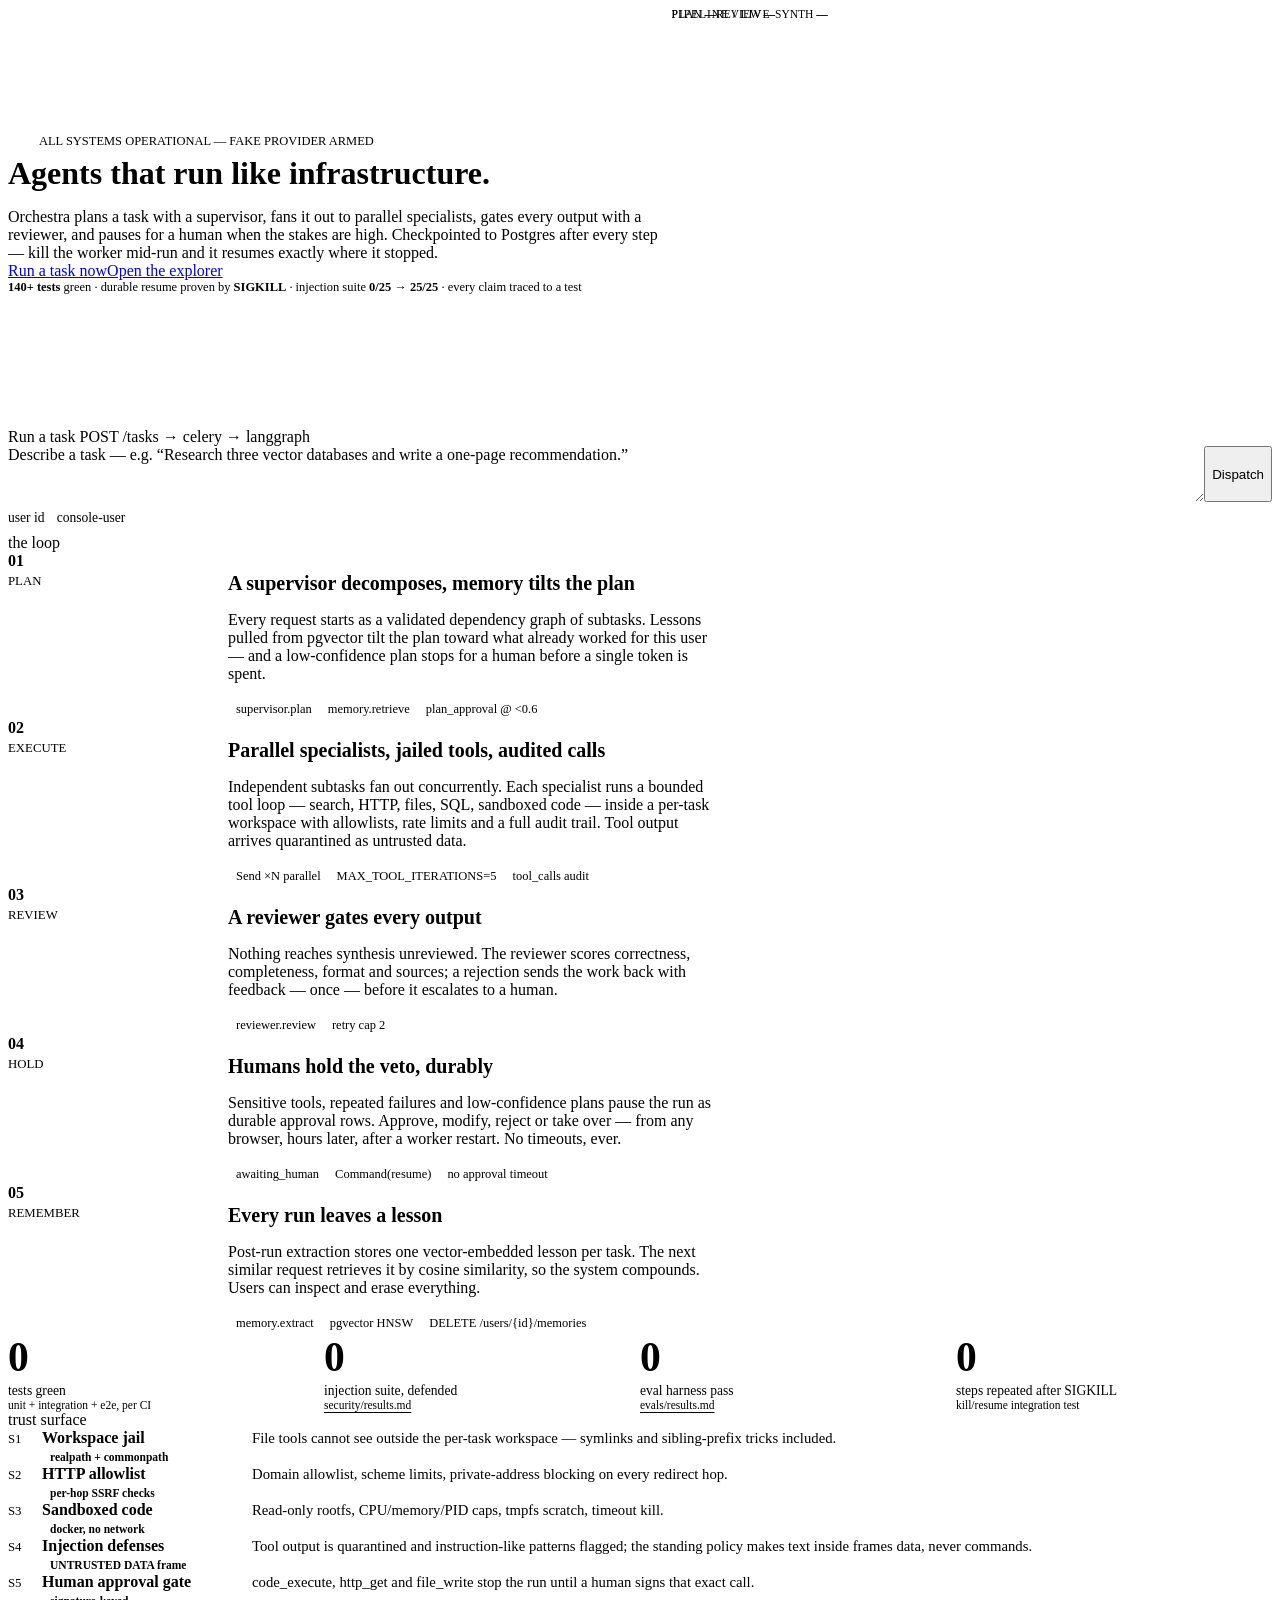
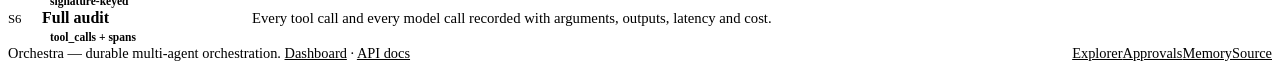
==== orchestra/web/index.html @ 0b31ba78 "Update web UI and add product documentation" ====
<!DOCTYPE html>
<html lang="en">
<head>
<meta charset="UTF-8">
<meta name="viewport" content="width=device-width, initial-scale=1.0">
<title>Orchestra — the multi-agent operations console</title>
<meta name="description" content="A durable multi-agent orchestration platform: parallel specialists, a reviewer gate, human approvals, long-term memory — every step traced, replayable, and priced.">
<link rel="stylesheet" href="/static/console.css">
<style>
/* ------------------------------------------------ hero */
.hero {
  position: relative;
  overflow: hidden;
  border-bottom: 1px solid var(--line-soft);
}
.hero-inner {
  display: grid;
  grid-template-columns: minmax(0, 1.05fr) minmax(0, 0.95fr);
  gap: var(--s7);
  align-items: center;
  padding: var(--s9) 0 var(--s8);
}
@media (max-width: 900px) {
  .hero-inner { grid-template-columns: 1fr; padding: var(--s7) 0; }
}
.hero h1 { margin: var(--s4) 0 var(--s4); }
.hero .lede { margin-bottom: var(--s6); }

.hero-eyebrow {
  display: inline-flex;
  align-items: center;
  gap: 10px;
  font-family: var(--font-mono);
  font-size: 0.78rem;
  color: var(--ember);
  border: 1px solid var(--ember-line);
  background: var(--ember-dim);
  padding: 6px 14px;
  border-radius: 999px;
}
.hero-eyebrow .spark {
  width: 7px; height: 7px; border-radius: 50%;
  background: var(--ember);
  animation: pulse 1.6s ease-in-out infinite;
}

.hero-actions { display: flex; gap: var(--s3); flex-wrap: wrap; align-items: center; }
.hero-proof {
  margin-top: var(--s5);
  font-family: var(--font-mono);
  font-size: 0.78rem;
  color: var(--ink-faint);
}
.hero-proof b { color: var(--ink-dim); font-weight: 600; }

/* agent grid canvas */
.agent-stage {
  position: relative;
  min-height: 420px;
  border: 1px solid var(--line-soft);
  border-radius: var(--radius);
  background:
    radial-gradient(ellipse at 30% 20%, oklch(from var(--ember) l c h / 0.06), transparent 55%),
    var(--panel);
  overflow: hidden;
}
/* column labels sit above the canvas but clear of the HUD line */
.agent-stage .stage-cols {
  position: absolute;
  left: 0; right: 0; bottom: 44px;
  pointer-events: none;
}
.agent-stage canvas { display: block; width: 100%; height: 100%; position: absolute; inset: 0; }
.stage-hud {
  position: absolute;
  left: var(--s4); bottom: var(--s4);
  display: flex; gap: var(--s4);
  font-family: var(--font-mono); font-size: 0.72rem; color: var(--ink-faint);
}
.stage-hud b { color: var(--ember); font-weight: 600; }
.stage-label {
  position: absolute;
  right: var(--s4); top: var(--s4);
  font-family: var(--font-mono); font-size: 0.72rem;
  color: var(--ink-faint); letter-spacing: 0.08em;
}

/* ------------------------------------------------ new-task composer */
.composer {
  margin-top: calc(-1 * var(--s6));
  position: relative;
  z-index: 2;
}
.composer .panel { box-shadow: 0 24px 70px oklch(0 0 / 0.4); }
.composer-row {
  display: flex; gap: var(--s3); padding: var(--s4) var(--s5); align-items: stretch;
}
.composer-row textarea {
  flex: 1;
  min-height: 56px;
  resize: vertical;
  background: var(--void);
  border: 1px solid var(--line-soft);
  border-radius: var(--radius-sm);
  color: var(--ink);
  font: inherit;
  padding: var(--s3) var(--s4);
}
.composer-row textarea::placeholder { color: var(--ink-faint); }
.composer-meta {
  display: flex; gap: var(--s3); align-items: center;
  padding: 0 var(--s5) var(--s4);
  font-size: 0.85rem; color: var(--ink-faint);
}
.composer-meta input {
  background: var(--void);
  border: 1px solid var(--line-soft);
  border-radius: var(--radius-sm);
  color: var(--ink);
  font-family: var(--font-mono);
  font-size: 0.85rem;
  padding: 8px 12px;
  width: 180px;
}
.composer-note { margin-left: auto; }

/* ------------------------------------------------ score-line sections */
.section { padding: var(--s8) 0; }
.score-line {
  display: grid;
  grid-template-columns: 220px 1fr;
  gap: var(--s6);
  padding-top: var(--s6);
  border-top: 1px solid var(--line-soft);
}
@media (max-width: 820px) {
  .score-line { grid-template-columns: 1fr; gap: var(--s4); }
}
.score-idx {
  font-family: var(--font-mono);
  color: var(--ink-faint);
  font-size: 0.8rem;
}
.score-idx b {
  display: block;
  color: var(--ember);
  font-size: 1rem;
  font-weight: 600;
  margin-bottom: 4px;
}
.flow-copy h3 { font-size: 1.25rem; margin-bottom: var(--s2); }
.flow-copy p { color: var(--ink-dim); max-width: 62ch; }
.flow-copy .mono-chip {
  display: inline-block;
  font-family: var(--font-mono);
  font-size: 0.78rem;
  color: var(--ink-dim);
  background: var(--panel-2);
  border: 1px solid var(--line-soft);
  border-radius: var(--radius-sm);
  padding: 2px 8px;
  margin: var(--s2) var(--s1) 0 0;
}

/* ------------------------------------------------ stats band */
.stats-band {
  border-block: 1px solid var(--line-soft);
  background: var(--panel);
  padding: var(--s6) 0;
}
.stats-grid {
  display: grid;
  grid-template-columns: repeat(auto-fit, minmax(160px, 1fr));
  gap: var(--s5);
}
.stat .num {
  font-family: var(--font-mono);
  font-size: clamp(1.9rem, 3.5vw, 2.6rem);
  font-weight: 600;
  color: var(--ember);
  letter-spacing: -0.02em;
}
.stat .lbl { color: var(--ink-faint); font-size: 0.85rem; margin-top: 2px; }
.stat .src { color: var(--ink-faint); font-size: 0.72rem; margin-top: var(--s1); }
.stat .src a { color: var(--ink-faint); text-decoration: underline; text-underline-offset: 3px; }

/* ------------------------------------------------ security ledger */
.ledger { display: grid; gap: var(--s3); }
.ledger-row {
  display: grid;
  grid-template-columns: 34px 210px 1fr;
  gap: var(--s4);
  align-items: baseline;
  padding: var(--s3) 0;
  border-bottom: 1px solid var(--line-soft);
}
.ledger-row:last-child { border-bottom: none; }
@media (max-width: 700px) {
  .ledger-row { grid-template-columns: 34px 1fr; }
  .ledger-row .desc { grid-column: 2; }
}
.ledger-n { font-family: var(--font-mono); color: var(--ink-faint); font-size: 0.8rem; }
.ledger-name { font-weight: 600; }
.ledger-name .mono-chip { font-size: 0.72rem; display: block; margin-top: 2px; }
.ledger-row .desc { color: var(--ink-dim); font-size: 0.92rem; }
.mono-chip {
  display: inline-block;
  font-family: var(--font-mono);
  font-size: 0.72rem;
  color: var(--ink-dim);
  background: var(--panel-2);
  border: 1px solid var(--line-soft);
  border-radius: var(--radius-sm);
  padding: 2px 8px;
}

/* ------------------------------------------------ footer */
.footer {
  border-top: 1px solid var(--line-soft);
  padding: var(--s6) 0 var(--s7);
  color: var(--ink-faint);
  font-size: 0.9rem;
}
.footer .shell { display: flex; justify-content: space-between; gap: var(--s5); flex-wrap: wrap; align-items: baseline; }
.footer nav { display: flex; gap: var(--s4); flex-wrap: wrap; }
.footer a { color: var(--ink-dim); }
.footer a:hover { color: var(--ember); }

/* toast host inherits console.js */
</style>
</head>
<body>
<script src="/static/console.js"></script>
<script>document.write(consoleNav("/"));</script>

<!-- ============================================================ hero -->
<header class="hero">
  <div class="shell hero-inner">
    <div class="reveal">
      <span class="hero-eyebrow"><span class="spark"></span>ALL SYSTEMS OPERATIONAL — FAKE PROVIDER ARMED</span>
      <h1 class="display-1">Agents that run like infrastructure.</h1>
      <p class="lede">
        Orchestra plans a task with a supervisor, fans it out to parallel
        specialists, gates every output with a reviewer, and pauses for a human
        when the stakes are high. Checkpointed to Postgres after every step —
        kill the worker mid-run and it resumes exactly where it stopped.
      </p>
      <div class="hero-actions">
        <a href="#new-task" class="btn btn-primary" id="cta-run">Run a task now</a>
        <a href="/explorer" class="btn btn-outline">Open the explorer</a>
      </div>
      <p class="hero-proof">
        <b>140+ tests</b> green · durable resume proven by <b>SIGKILL</b> ·
        injection suite <b>0/25 → 25/25</b> · every claim traced to a test
      </p>
    </div>

    <div class="agent-stage reveal" style="--stagger:120ms" aria-label="Live visualization of the agent pipeline">
      <canvas id="agent-grid"></canvas>
      <span class="stage-label">PIPELINE / LIVE</span>
      <div class="stage-hud">
        <span>PLAN <b id="hud-plan">—</b></span>
        <span>REVIEW <b id="hud-review">—</b></span>
        <span>SYNTH <b id="hud-synth">—</b></span>
      </div>
    </div>
  </div>
</header>

<!-- ============================================================ composer -->
<section class="composer" id="new-task" aria-label="Run a task">
  <div class="shell">
    <div class="panel reveal">
      <div class="panel-title">Run a task <span class="mono">POST /tasks → celery → langgraph</span></div>
      <form class="composer-row" id="task-form">
        <textarea id="task-input" placeholder="Describe a task — e.g. “Research three vector databases and write a one-page recommendation.”"
          aria-label="Task description" required></textarea>
        <button class="btn btn-primary" type="submit" id="task-submit">Dispatch</button>
      </form>
      <div class="composer-meta">
        <label for="task-user">user id</label>
        <input id="task-user" value="console-user" aria-label="User id for memory scoping">
        <span class="composer-note" id="task-status" aria-live="polite"></span>
      </div>
    </div>
  </div>
</section>

<!-- ============================================================ flows -->
<section class="section">
  <div class="shell">
    <div class="tagline">the loop</div>
    <div class="flow-list">

      <div class="score-line reveal">
        <div class="score-idx"><b>01</b>PLAN</div>
        <div class="flow-copy">
          <h3>A supervisor decomposes, memory tilts the plan</h3>
          <p>Every request starts as a validated dependency graph of subtasks.
          Lessons pulled from pgvector tilt the plan toward what already worked
          for this user — and a low-confidence plan stops for a human before a
          single token is spent.</p>
          <span class="mono-chip">supervisor.plan</span><span class="mono-chip">memory.retrieve</span><span class="mono-chip">plan_approval @ &lt;0.6</span>
        </div>
      </div>

      <div class="score-line reveal">
        <div class="score-idx"><b>02</b>EXECUTE</div>
        <div class="flow-copy">
          <h3>Parallel specialists, jailed tools, audited calls</h3>
          <p>Independent subtasks fan out concurrently. Each specialist runs a
          bounded tool loop — search, HTTP, files, SQL, sandboxed code — inside
          a per-task workspace with allowlists, rate limits and a full audit
          trail. Tool output arrives quarantined as untrusted data.</p>
          <span class="mono-chip">Send ×N parallel</span><span class="mono-chip">MAX_TOOL_ITERATIONS=5</span><span class="mono-chip">tool_calls audit</span>
        </div>
      </div>

      <div class="score-line reveal">
        <div class="score-idx"><b>03</b>REVIEW</div>
        <div class="flow-copy">
          <h3>A reviewer gates every output</h3>
          <p>Nothing reaches synthesis unreviewed. The reviewer scores
          correctness, completeness, format and sources; a rejection sends the
          work back with feedback — once — before it escalates to a human.</p>
          <span class="mono-chip">reviewer.review</span><span class="mono-chip">retry cap 2</span>
        </div>
      </div>

      <div class="score-line reveal">
        <div class="score-idx"><b>04</b>HOLD</div>
        <div class="flow-copy">
          <h3>Humans hold the veto, durably</h3>
          <p>Sensitive tools, repeated failures and low-confidence plans pause
          the run as durable approval rows. Approve, modify, reject or take
          over — from any browser, hours later, after a worker restart. No
          timeouts, ever.</p>
          <span class="mono-chip">awaiting_human</span><span class="mono-chip">Command(resume)</span><span class="mono-chip">no approval timeout</span>
        </div>
      </div>

      <div class="score-line reveal">
        <div class="score-idx"><b>05</b>REMEMBER</div>
        <div class="flow-copy">
          <h3>Every run leaves a lesson</h3>
          <p>Post-run extraction stores one vector-embedded lesson per task.
          The next similar request retrieves it by cosine similarity, so the
          system compounds. Users can inspect and erase everything.</p>
          <span class="mono-chip">memory.extract</span><span class="mono-chip">pgvector HNSW</span><span class="mono-chip">DELETE /users/{id}/memories</span>
        </div>
      </div>

    </div>
  </div>
</section>

<!-- ============================================================ stats -->
<section class="stats-band">
  <div class="shell stats-grid">
    <div class="stat reveal">
      <div class="num" data-count="140" data-suffix="+">0</div>
      <div class="lbl">tests green</div>
      <div class="src">unit + integration + e2e, per CI</div>
    </div>
    <div class="stat reveal" style="--stagger:80ms">
      <div class="num" data-count="100" data-suffix="%">0</div>
      <div class="lbl">injection suite, defended</div>
      <div class="src"><a href="/static/../../security/results.md">security/results.md</a></div>
    </div>
    <div class="stat reveal" style="--stagger:160ms">
      <div class="num" data-count="100" data-suffix="/100">0</div>
      <div class="lbl">eval harness pass</div>
      <div class="src"><a href="/static/../../evals/results.md">evals/results.md</a></div>
    </div>
    <div class="stat reveal" style="--stagger:240ms">
      <div class="num" data-count="0" data-suffix=" lost">0</div>
      <div class="lbl">steps repeated after SIGKILL</div>
      <div class="src">kill/resume integration test</div>
    </div>
  </div>
</section>

<!-- ============================================================ security ledger -->
<section class="section">
  <div class="shell">
    <div class="tagline">trust surface</div>
    <div class="ledger">
      <div class="ledger-row reveal">
        <span class="ledger-n">S1</span>
        <span class="ledger-name">Workspace jail <span class="mono-chip">realpath + commonpath</span></span>
        <span class="desc">File tools cannot see outside the per-task workspace — symlinks and sibling-prefix tricks included.</span>
      </div>
      <div class="ledger-row reveal">
        <span class="ledger-n">S2</span>
        <span class="ledger-name">HTTP allowlist <span class="mono-chip">per-hop SSRF checks</span></span>
        <span class="desc">Domain allowlist, scheme limits, private-address blocking on every redirect hop.</span>
      </div>
      <div class="ledger-row reveal">
        <span class="ledger-n">S3</span>
        <span class="ledger-name">Sandboxed code <span class="mono-chip">docker, no network</span></span>
        <span class="desc">Read-only rootfs, CPU/memory/PID caps, tmpfs scratch, timeout kill.</span>
      </div>
      <div class="ledger-row reveal">
        <span class="ledger-n">S4</span>
        <span class="ledger-name">Injection defenses <span class="mono-chip">UNTRUSTED DATA frame</span></span>
        <span class="desc">Tool output is quarantined and instruction-like patterns flagged; the standing policy makes text inside frames data, never commands.</span>
      </div>
      <div class="ledger-row reveal">
        <span class="ledger-n">S5</span>
        <span class="ledger-name">Human approval gate <span class="mono-chip">signature-keyed</span></span>
        <span class="desc">code_execute, http_get and file_write stop the run until a human signs that exact call.</span>
      </div>
      <div class="ledger-row reveal">
        <span class="ledger-n">S6</span>
        <span class="ledger-name">Full audit <span class="mono-chip">tool_calls + spans</span></span>
        <span class="desc">Every tool call and every model call recorded with arguments, outputs, latency and cost.</span>
      </div>
    </div>
  </div>
</section>

<!-- ============================================================ footer -->
<footer class="footer">
  <div class="shell">
    <span>Orchestra — durable multi-agent orchestration. <a href="/dashboard">Dashboard</a> · <a href="/api/docs" target="_blank">API docs</a></span>
    <nav>
      <a href="/explorer">Explorer</a>
      <a href="/approvals/ui">Approvals</a>
      <a href="/memory/ui">Memory</a>
      <a href="https://github.com" target="_blank" rel="noopener">Source</a>
    </nav>
  </div>
</footer>

<script>
"use strict";
consoleBoot("/");

/* ------------------------------------------------ new-task composer */
const form = document.getElementById("task-form");
const input = document.getElementById("task-input");
const userField = document.getElementById("task-user");
const statusEl = document.getElementById("task-status");

form.addEventListener("submit", async (event) => {
  event.preventDefault();
  const description = input.value.trim();
  if (!description) return;
  const button = document.getElementById("task-submit");
  button.disabled = true;
  statusEl.textContent = "dispatching…";
  try {
    const response = await fetch("/tasks", {
      method: "POST",
      headers: { "Content-Type": "application/json" },
      body: JSON.stringify({
        task_description: description,
        user_id: userField.value.trim() || null,
      }),
    });
    if (!response.ok) throw new Error((await response.json()).detail || response.statusText);
    const data = await response.json();
    statusEl.innerHTML = `queued · <a href="/tasks/${data.task_id}/explorer">follow it in the explorer →</a>`;
    toast("Task dispatched — the pipeline is live");
    input.value = "";
  } catch (err) {
    statusEl.textContent = "dispatch failed: " + err.message;
    toast("Dispatch failed — is the stack up?");
  } finally {
    button.disabled = false;
  }
});

/* ------------------------------------------------ HUD numbers */
async function pollHud() {
  try {
    const response = await fetch("/stats/cost");
    const stats = await response.json();
    document.getElementById("hud-plan").textContent = stats.runs;
    document.getElementById("hud-review").textContent =
      Object.entries(stats.escalations || {}).reduce((acc, [, byStatus]) =>
        acc + Object.values(byStatus).reduce((a, b) => a + b, 0), 0);
    document.getElementById("hud-synth").textContent = stats.runs_by_status?.completed ?? 0;
  } catch { /* console stays at — until the stack answers */ }
}
pollHud();
setInterval(pollHud, 5000);

/* ------------------------------------------------ agent grid: the pipeline, alive */
(function agentGrid() {
  const canvas = document.getElementById("agent-grid");
  const stage = canvas.parentElement;
  const ctx = canvas.getContext("2d");
  const reduced = window.matchMedia("(prefers-reduced-motion: reduce)").matches;

  const COLS = [
    { x: 0.16, label: "SUP", rows: [0.30, 0.70] },
    { x: 0.42, label: "SPEC", rows: [0.18, 0.42, 0.66, 0.88] },
    { x: 0.68, label: "REV", rows: [0.30, 0.70] },
    { x: 0.90, label: "MEM", rows: [0.50] },
  ];
  // edges: [colA, rowA, colB, rowB]
  const EDGES = [
    [0,0,1,0],[0,0,1,1],[0,0,1,2],[0,1,1,2],[0,1,1,3],
    [1,0,2,0],[1,1,2,0],[1,2,2,1],[1,3,2,1],
    [2,0,3,0],[2,1,3,0],
    [2,1,0,0],[3,0,0,0],  // feedback loops: review→plan, memory→plan
  ];

  let W = 0, H = 0, dpr = 1;
  function resize() {
    dpr = Math.min(window.devicePixelRatio || 1, 2);
    W = stage.clientWidth; H = stage.clientHeight;
    canvas.width = W * dpr; canvas.height = H * dpr;
    ctx.setTransform(dpr, 0, 0, dpr, 0, 0);
  }
  resize();
  new ResizeObserver(resize).observe(stage);

  function node(col, row) {
    const c = COLS[col];
    return { x: c.x * W, y: c.rows[row] * H, label: c.label };
  }
  function nodeColor(col) {
    return col === 0 ? getComputedStyle(document.documentElement).getPropertyValue("--ember").trim()
      : col === 2 ? getComputedStyle(document.documentElement).getPropertyValue("--run").trim()
      : getComputedStyle(document.documentElement).getPropertyValue("--ink-faint").trim();
  }

  const pulses = [];
  function spawnPulse() {
    const [ca, ra, cb, rb] = EDGES[Math.floor(Math.random() * EDGES.length)];
    pulses.push({ a: node(ca, ra), b: node(cb, rb), t: 0, speed: 0.004 + Math.random() * 0.005,
                  hot: ca === 2 || cb === 2 });
  }

  let lastSpawn = 0;
  function draw(ts) {
    ctx.clearRect(0, 0, W, H);

    // edges
    ctx.lineWidth = 1;
    for (const [ca, ra, cb, rb] of EDGES) {
      const a = node(ca, ra), b = node(cb, rb);
      ctx.strokeStyle = "rgba(128,128,140,0.16)";
      ctx.beginPath();
      ctx.moveTo(a.x, a.y);
      ctx.bezierCurveTo(a.x + (b.x - a.x) * 0.5, a.y, a.x + (b.x - a.x) * 0.5, b.y, b.x, b.y);
      ctx.stroke();
    }

    // pulses
    if (ts - lastSpawn > 420 && pulses.length < 9) { spawnPulse(); lastSpawn = ts; }
    for (let i = pulses.length - 1; i >= 0; i--) {
      const p = pulses[i];
      p.t += p.speed;
      if (p.t >= 1) { pulses.splice(i, 1); continue; }
      const t = p.t;
      const mt = 1 - t;
      // quadratic bezier position matching the edge curve
      const a = p.a, b = p.b;
      const cx = a.x + (b.x - a.x) * 0.5, cy = t < 0.5 ? a.y : b.y;
      const x = mt*mt*a.x + 2*mt*t*cx + t*t*b.x;
      const y = mt*mt*a.y + 2*mt*t*cy + t*t*b.y;
      ctx.beginPath();
      ctx.arc(x, y, 2.4, 0, Math.PI * 2);
      ctx.fillStyle = p.hot ? "rgba(255,170,80,0.95)" : "rgba(140,160,230,0.8)";
      ctx.shadowColor = ctx.fillStyle;
      ctx.shadowBlur = 10;
      ctx.fill();
      ctx.shadowBlur = 0;
    }

    // nodes
    COLS.forEach((c, ci) => {
      c.rows.forEach((ry, ri) => {
        const n = node(ci, ri);
        ctx.beginPath();
        ctx.arc(n.x, n.y, ci === 0 || ci === 3 ? 6 : 4.5, 0, Math.PI * 2);
        ctx.fillStyle = nodeColor(ci);
        ctx.shadowColor = ctx.fillStyle;
        ctx.shadowBlur = ci === 0 ? 16 : 8;
        ctx.fill();
        ctx.shadowBlur = 0;
      });
    });

    // column labels (drawn high enough to clear the HUD strip)
    ctx.font = "10px 'JetBrains Mono', monospace";
    ctx.fillStyle = "rgba(150,150,165,0.55)";
    for (const c of COLS) ctx.fillText(c.label, c.x * W - 10, H - 54);

    if (!reduced) requestAnimationFrame(draw);
  }

  if (reduced) {
    draw(0); // one static frame
    // still count pulses off-screen for the HUD-less static look
  } else {
    requestAnimationFrame(draw);
  }
})();
</script>
</body>
</html>
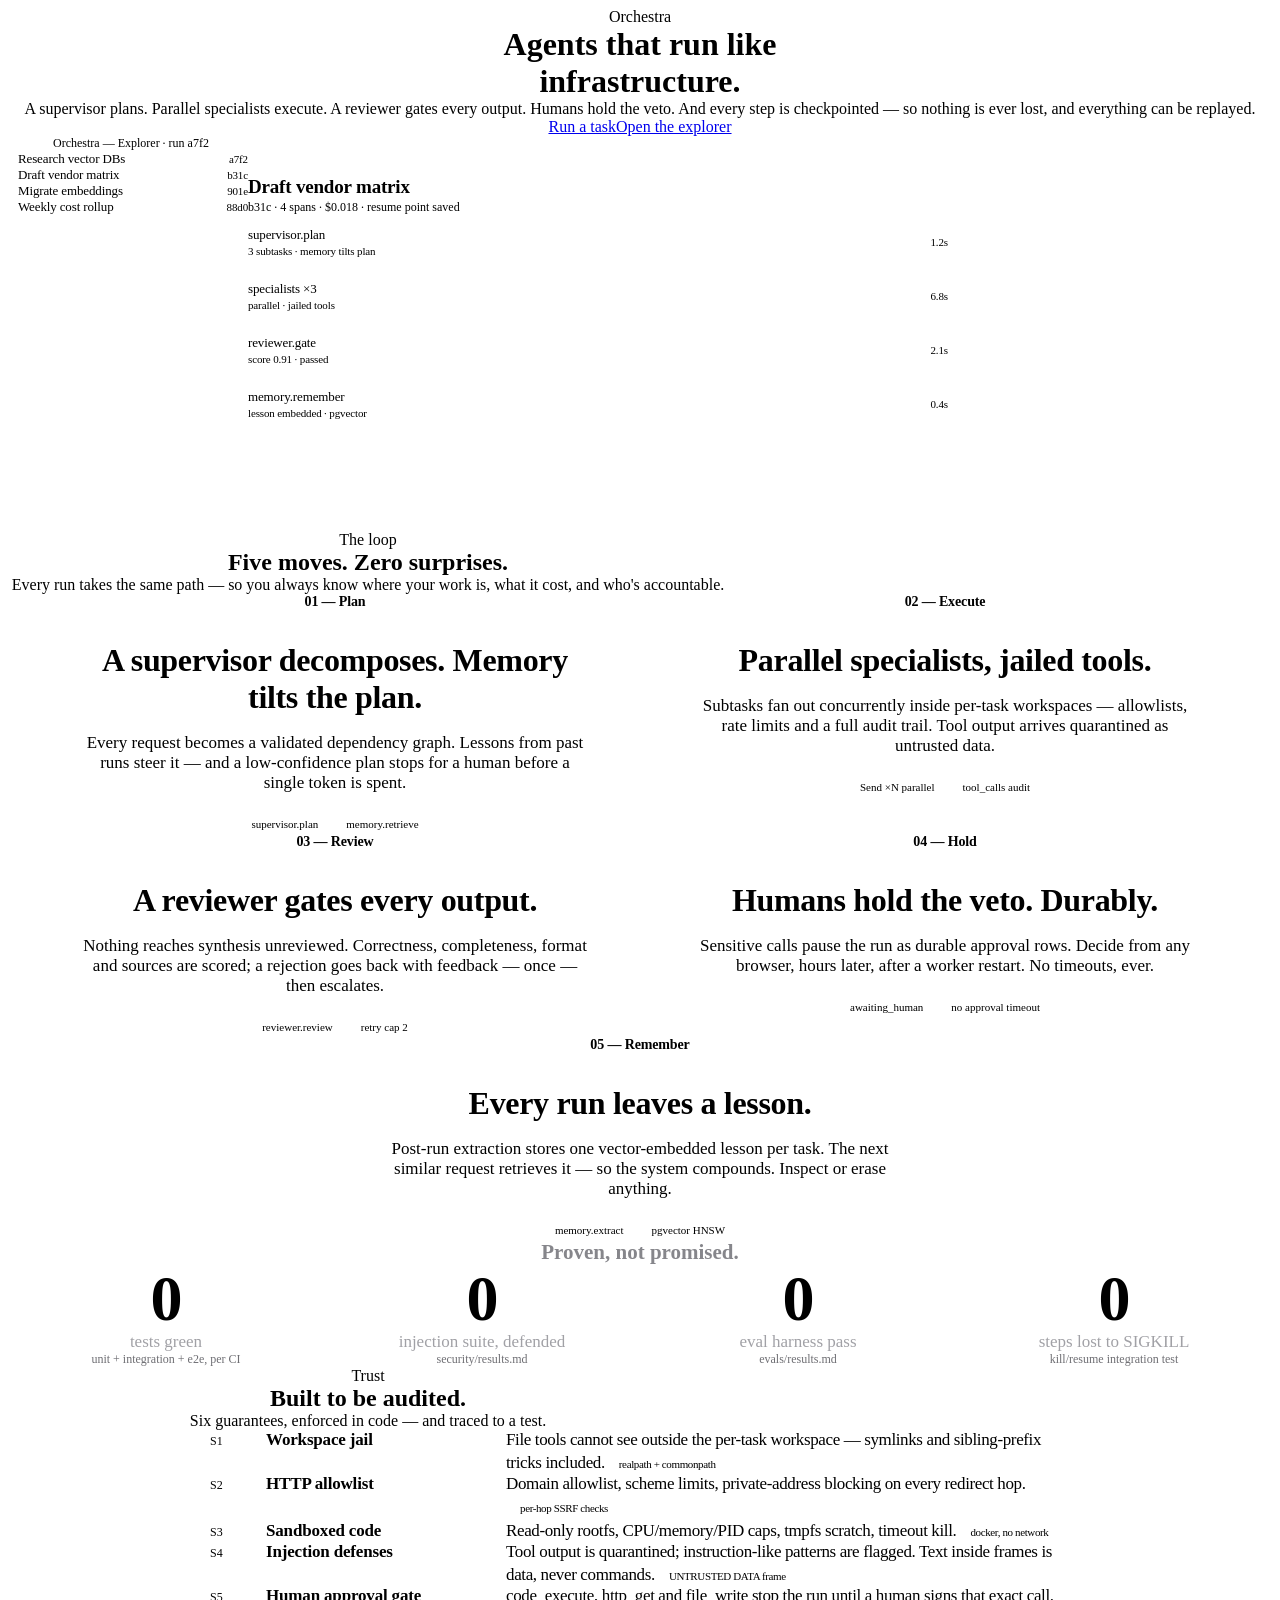
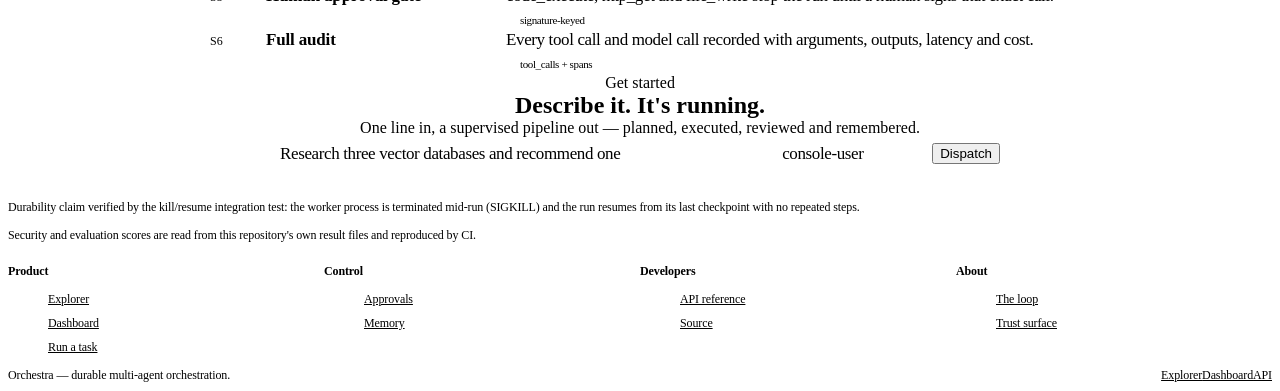
==== commit 9e4d6af0: "Update web dashboard and add dev server" ====
--- a/orchestra/web/index.html
+++ b/orchestra/web/index.html
@@ -3,230 +3,332 @@
 <head>
 <meta charset="UTF-8">
 <meta name="viewport" content="width=device-width, initial-scale=1.0">
-<title>Orchestra — the multi-agent operations console</title>
+<title>Orchestra — Agents that run like infrastructure</title>
 <meta name="description" content="A durable multi-agent orchestration platform: parallel specialists, a reviewer gate, human approvals, long-term memory — every step traced, replayable, and priced.">
 <link rel="stylesheet" href="/static/console.css">
 <style>
-/* ------------------------------------------------ hero */
+/* ================================================================== hero */
 .hero {
-  position: relative;
+  background: var(--canvas);
+  text-align: center;
+  padding: var(--s8) 0 0;
   overflow: hidden;
-  border-bottom: 1px solid var(--line-soft);
-}
-.hero-inner {
+}
+.hero .tagline { margin-bottom: var(--s2); }
+.hero h1 { max-width: 12em; margin: 0 auto; }
+.hero .lede { margin: var(--s4) auto 0; }
+.hero-actions {
+  margin-top: var(--s6);
+  display: flex;
+  gap: var(--s5);
+  justify-content: center;
+  align-items: center;
+  flex-wrap: wrap;
+}
+
+/* The product shot: a precise, pure-CSS rendering of the explorer —
+   framed like hardware photography on the neutral field. */
+.product-shot {
+  margin: var(--s8) auto 0;
+  max-width: 940px;
+  background: var(--surface);
+  border: 1px solid var(--hairline-soft);
+  border-radius: var(--radius) var(--radius) 0 0;
+  border-bottom: none;
+  box-shadow: var(--shadow-card);
+  text-align: left;
+  overflow: hidden;
+}
+.product-shot .shot-bar {
+  display: flex;
+  align-items: center;
+  gap: var(--s3);
+  padding: 14px var(--s5);
+  border-bottom: 1px solid var(--hairline-soft);
+}
+.shot-bar .dots { display: flex; gap: 6px; }
+.shot-bar .dots i {
+  width: 11px; height: 11px; border-radius: 50%;
+  background: var(--hairline);
+}
+.shot-bar .shot-title {
+  font-family: var(--font-mono);
+  font-size: 12px;
+  color: var(--ink-faint);
+}
+.shot-body {
   display: grid;
-  grid-template-columns: minmax(0, 1.05fr) minmax(0, 0.95fr);
-  gap: var(--s7);
-  align-items: center;
-  padding: var(--s9) 0 var(--s8);
-}
-@media (max-width: 900px) {
-  .hero-inner { grid-template-columns: 1fr; padding: var(--s7) 0; }
-}
-.hero h1 { margin: var(--s4) 0 var(--s4); }
-.hero .lede { margin-bottom: var(--s6); }
-
-.hero-eyebrow {
-  display: inline-flex;
+  grid-template-columns: 240px 1fr;
+  min-height: 380px;
+}
+@media (max-width: 734px) { .shot-body { grid-template-columns: 1fr; } .shot-side { display: none; } }
+.shot-side {
+  border-right: 1px solid var(--hairline-soft);
+  padding: var(--s4);
+  background: var(--canvas);
+}
+.shot-task {
+  display: flex;
   align-items: center;
   gap: 10px;
+  padding: 10px var(--s3);
+  border-radius: var(--radius-sm);
+  font-size: 13px;
+  letter-spacing: -0.01em;
+  color: var(--ink-dim);
+}
+.shot-task.active { background: var(--surface); color: var(--ink); box-shadow: var(--shadow-card); }
+.shot-task .t-id { margin-left: auto; font-family: var(--font-mono); font-size: 11px; color: var(--ink-faint); }
+.shot-trace { padding: var(--s5) var(--s5) var(--s4); }
+.shot-trace h4 {
+  font-size: 19px;
+  letter-spacing: -0.01em;
+  margin-bottom: 2px;
+}
+.shot-trace .trace-meta {
   font-family: var(--font-mono);
-  font-size: 0.78rem;
-  color: var(--ember);
-  border: 1px solid var(--ember-line);
-  background: var(--ember-dim);
-  padding: 6px 14px;
-  border-radius: 999px;
-}
-.hero-eyebrow .spark {
-  width: 7px; height: 7px; border-radius: 50%;
-  background: var(--ember);
-  animation: pulse 1.6s ease-in-out infinite;
-}
-
-.hero-actions { display: flex; gap: var(--s3); flex-wrap: wrap; align-items: center; }
-.hero-proof {
-  margin-top: var(--s5);
+  font-size: 12px;
+  color: var(--ink-faint);
+  margin-bottom: var(--s4);
+}
+.span-row {
+  display: grid;
+  grid-template-columns: 170px 1fr 64px;
+  align-items: center;
+  gap: var(--s4);
+  padding: 12px 0;
+  border-bottom: 1px solid var(--hairline-soft);
+  font-size: 13px;
+  letter-spacing: -0.01em;
+}
+.span-row:last-child { border-bottom: none; }
+.span-row .s-name { font-weight: 500; color: var(--ink); }
+.span-row .s-name .s-sub { display:block; font-family: var(--font-mono); font-size: 11px; color: var(--ink-faint); font-weight: 400; margin-top: 2px; }
+.span-bar { height: 6px; border-radius: 3px; background: var(--raised); position: relative; overflow: hidden; }
+.span-bar i {
+  position: absolute; top: 0; bottom: 0;
+  border-radius: 3px;
+  background: var(--accent);
+}
+.span-bar i.idle { background: var(--hairline); }
+.span-bar i.wait { background: var(--warn); }
+.span-row .s-lat {
   font-family: var(--font-mono);
-  font-size: 0.78rem;
-  color: var(--ink-faint);
-}
-.hero-proof b { color: var(--ink-dim); font-weight: 600; }
-
-/* agent grid canvas */
-.agent-stage {
-  position: relative;
-  min-height: 420px;
-  border: 1px solid var(--line-soft);
+  font-size: 11px;
+  color: var(--ink-faint);
+  text-align: right;
+}
+
+/* ================================================================== loop tiles */
+.loop { background: var(--raised); padding: var(--s9) 0; }
+.loop-head { text-align: center; max-width: 720px; margin: 0 auto var(--s7); }
+.loop-head h2 { margin: var(--s2) 0 var(--s3); }
+.tile-grid {
+  display: grid;
+  grid-template-columns: 1fr 1fr;
+  gap: var(--s3);
+  max-width: var(--shell);
+  margin: 0 auto;
+  padding: 0 22px;
+}
+@media (max-width: 734px) { .tile-grid { grid-template-columns: 1fr; } }
+.tile {
+  background: var(--surface);
   border-radius: var(--radius);
-  background:
-    radial-gradient(ellipse at 30% 20%, oklch(from var(--ember) l c h / 0.06), transparent 55%),
-    var(--panel);
-  overflow: hidden;
-}
-/* column labels sit above the canvas but clear of the HUD line */
-.agent-stage .stage-cols {
-  position: absolute;
-  left: 0; right: 0; bottom: 44px;
-  pointer-events: none;
-}
-.agent-stage canvas { display: block; width: 100%; height: 100%; position: absolute; inset: 0; }
-.stage-hud {
-  position: absolute;
-  left: var(--s4); bottom: var(--s4);
-  display: flex; gap: var(--s4);
-  font-family: var(--font-mono); font-size: 0.72rem; color: var(--ink-faint);
-}
-.stage-hud b { color: var(--ember); font-weight: 600; }
-.stage-label {
-  position: absolute;
-  right: var(--s4); top: var(--s4);
-  font-family: var(--font-mono); font-size: 0.72rem;
-  color: var(--ink-faint); letter-spacing: 0.08em;
-}
-
-/* ------------------------------------------------ new-task composer */
-.composer {
-  margin-top: calc(-1 * var(--s6));
-  position: relative;
-  z-index: 2;
-}
-.composer .panel { box-shadow: 0 24px 70px oklch(0 0 / 0.4); }
-.composer-row {
-  display: flex; gap: var(--s3); padding: var(--s4) var(--s5); align-items: stretch;
-}
-.composer-row textarea {
-  flex: 1;
-  min-height: 56px;
-  resize: vertical;
-  background: var(--void);
-  border: 1px solid var(--line-soft);
-  border-radius: var(--radius-sm);
-  color: var(--ink);
-  font: inherit;
-  padding: var(--s3) var(--s4);
-}
-.composer-row textarea::placeholder { color: var(--ink-faint); }
-.composer-meta {
-  display: flex; gap: var(--s3); align-items: center;
-  padding: 0 var(--s5) var(--s4);
-  font-size: 0.85rem; color: var(--ink-faint);
-}
-.composer-meta input {
-  background: var(--void);
-  border: 1px solid var(--line-soft);
-  border-radius: var(--radius-sm);
-  color: var(--ink);
-  font-family: var(--font-mono);
-  font-size: 0.85rem;
-  padding: 8px 12px;
-  width: 180px;
-}
-.composer-note { margin-left: auto; }
-
-/* ------------------------------------------------ score-line sections */
-.section { padding: var(--s8) 0; }
-.score-line {
-  display: grid;
-  grid-template-columns: 220px 1fr;
-  gap: var(--s6);
-  padding-top: var(--s6);
-  border-top: 1px solid var(--line-soft);
-}
-@media (max-width: 820px) {
-  .score-line { grid-template-columns: 1fr; gap: var(--s4); }
-}
-.score-idx {
-  font-family: var(--font-mono);
-  color: var(--ink-faint);
-  font-size: 0.8rem;
-}
-.score-idx b {
-  display: block;
-  color: var(--ember);
-  font-size: 1rem;
+  padding: var(--s7) var(--s6) var(--s6);
+  text-align: center;
+  display: flex;
+  flex-direction: column;
+  align-items: center;
+  box-shadow: var(--shadow-card);
+}
+.tile:last-child { grid-column: 1 / -1; }
+.tile .step {
+  font-size: 14px;
   font-weight: 600;
-  margin-bottom: 4px;
-}
-.flow-copy h3 { font-size: 1.25rem; margin-bottom: var(--s2); }
-.flow-copy p { color: var(--ink-dim); max-width: 62ch; }
-.flow-copy .mono-chip {
-  display: inline-block;
-  font-family: var(--font-mono);
-  font-size: 0.78rem;
+  letter-spacing: -0.01em;
+  color: var(--ink-faint);
+  margin-bottom: var(--s3);
+}
+.tile h3 {
+  font-size: clamp(24px, 3vw, 32px);
+  letter-spacing: -0.01em;
+  margin-bottom: var(--s3);
+  max-width: 16em;
+}
+.tile p {
   color: var(--ink-dim);
-  background: var(--panel-2);
-  border: 1px solid var(--line-soft);
-  border-radius: var(--radius-sm);
-  padding: 2px 8px;
-  margin: var(--s2) var(--s1) 0 0;
-}
-
-/* ------------------------------------------------ stats band */
-.stats-band {
-  border-block: 1px solid var(--line-soft);
-  background: var(--panel);
-  padding: var(--s6) 0;
-}
-.stats-grid {
-  display: grid;
-  grid-template-columns: repeat(auto-fit, minmax(160px, 1fr));
-  gap: var(--s5);
-}
-.stat .num {
-  font-family: var(--font-mono);
-  font-size: clamp(1.9rem, 3.5vw, 2.6rem);
-  font-weight: 600;
-  color: var(--ember);
-  letter-spacing: -0.02em;
-}
-.stat .lbl { color: var(--ink-faint); font-size: 0.85rem; margin-top: 2px; }
-.stat .src { color: var(--ink-faint); font-size: 0.72rem; margin-top: var(--s1); }
-.stat .src a { color: var(--ink-faint); text-decoration: underline; text-underline-offset: 3px; }
-
-/* ------------------------------------------------ security ledger */
-.ledger { display: grid; gap: var(--s3); }
-.ledger-row {
-  display: grid;
-  grid-template-columns: 34px 210px 1fr;
-  gap: var(--s4);
-  align-items: baseline;
-  padding: var(--s3) 0;
-  border-bottom: 1px solid var(--line-soft);
-}
-.ledger-row:last-child { border-bottom: none; }
-@media (max-width: 700px) {
-  .ledger-row { grid-template-columns: 34px 1fr; }
-  .ledger-row .desc { grid-column: 2; }
-}
-.ledger-n { font-family: var(--font-mono); color: var(--ink-faint); font-size: 0.8rem; }
-.ledger-name { font-weight: 600; }
-.ledger-name .mono-chip { font-size: 0.72rem; display: block; margin-top: 2px; }
-.ledger-row .desc { color: var(--ink-dim); font-size: 0.92rem; }
+  font-size: 17px;
+  max-width: 30em;
+}
+.tile .chips { margin-top: var(--s4); }
 .mono-chip {
   display: inline-block;
   font-family: var(--font-mono);
-  font-size: 0.72rem;
+  font-size: 11px;
+  color: var(--ink-faint);
+  background: var(--raised);
+  border-radius: var(--radius-pill);
+  padding: 4px 12px;
+  margin: 4px 2px 0;
+}
+
+/* ================================================================== stats band */
+.stats-band {
+  background: var(--inverse);
+  color: var(--on-inverse);
+  padding: var(--s9) 0;
+  text-align: center;
+}
+.stats-band .band-title {
+  font-size: 21px;
+  font-weight: 600;
+  color: #86868b;
+  margin-bottom: var(--s7);
+}
+.stats-grid {
+  display: grid;
+  grid-template-columns: repeat(auto-fit, minmax(200px, 1fr));
+  gap: var(--s7) var(--s5);
+}
+.stat .num {
+  font-size: clamp(48px, 6vw, 64px);
+  font-weight: 600;
+  letter-spacing: -0.015em;
+  line-height: 1.05;
+  color: var(--on-inverse);
+}
+.stat .lbl { color: #a1a1a6; font-size: 17px; margin-top: var(--s2); }
+.stat .src {
+  font-family: var(--font-mono);
+  font-size: 12px;
+  color: #6e6e73;
+  margin-top: var(--s2);
+}
+.stat .src a { color: var(--link-inverse); }
+
+/* ================================================================== trust ledger */
+.trust { padding: var(--s9) 0; }
+.trust .loop-head { margin-bottom: var(--s6); }
+.ledger { max-width: 860px; margin: 0 auto; }
+.ledger-row {
+  display: grid;
+  grid-template-columns: 56px 240px 1fr;
+  gap: var(--s5);
+  align-items: baseline;
+  padding: var(--s5) 0;
+  border-bottom: 1px solid var(--hairline);
+}
+.ledger-row:last-child { border-bottom: none; }
+@media (max-width: 734px) {
+  .ledger-row { grid-template-columns: 1fr; gap: var(--s2); }
+}
+.ledger-n {
+  font-family: var(--font-mono);
+  font-size: 12px;
+  color: var(--ink-faint);
+}
+.ledger-name { font-weight: 600; font-size: 17px; letter-spacing: -0.01em; }
+.ledger-name .mono-chip { display: inline-block; margin-left: 6px; }
+.ledger-row .desc { color: var(--ink-dim); font-size: 17px; letter-spacing: -0.022em; }
+
+/* ================================================================== dispatch band */
+.dispatch { background: var(--raised); padding: var(--s9) 0; text-align: center; }
+.dispatch h2 { margin: var(--s2) 0 var(--s3); }
+.dispatch .lede { margin: 0 auto var(--s7); }
+.composer {
+  max-width: 720px;
+  margin: 0 auto;
+  background: var(--surface);
+  border-radius: var(--radius-pill);
+  border: 1px solid var(--hairline);
+  box-shadow: var(--shadow-card);
+  display: flex;
+  align-items: center;
+  padding: 6px;
+  gap: var(--s2);
+}
+.composer input {
+  flex: 1;
+  min-width: 0;
+  border: none;
+  background: transparent;
+  font: inherit;
+  font-size: 17px;
+  letter-spacing: -0.022em;
+  color: var(--ink);
+  padding: 0 var(--s4);
+  outline: none;
+}
+.composer input::placeholder { color: var(--ink-faint); }
+.composer:focus-within { border-color: var(--accent); box-shadow: 0 0 0 4px var(--accent-dim); }
+.composer-meta {
+  margin-top: var(--s4);
+  display: flex;
+  justify-content: center;
+  align-items: center;
+  gap: var(--s3);
+  font-size: 14px;
+  color: var(--ink-faint);
+  letter-spacing: -0.01em;
+}
+.composer-meta select, .composer-meta input.uid {
+  font: inherit;
+  font-size: 14px;
   color: var(--ink-dim);
-  background: var(--panel-2);
-  border: 1px solid var(--line-soft);
-  border-radius: var(--radius-sm);
-  padding: 2px 8px;
-}
-
-/* ------------------------------------------------ footer */
-.footer {
-  border-top: 1px solid var(--line-soft);
+  background: transparent;
+  border: 1px solid var(--hairline);
+  border-radius: var(--radius-pill);
+  padding: 4px 14px;
+}
+#task-status { min-height: 1.2em; }
+#task-status a { color: var(--link); }
+
+/* ================================================================== mega footer */
+.mega-footer {
+  background: var(--raised);
+  border-top: 1px solid var(--hairline);
   padding: var(--s6) 0 var(--s7);
-  color: var(--ink-faint);
-  font-size: 0.9rem;
-}
-.footer .shell { display: flex; justify-content: space-between; gap: var(--s5); flex-wrap: wrap; align-items: baseline; }
-.footer nav { display: flex; gap: var(--s4); flex-wrap: wrap; }
-.footer a { color: var(--ink-dim); }
-.footer a:hover { color: var(--ember); }
-
-/* toast host inherits console.js */
+  font-size: 12px;
+  line-height: 1.33337;
+  letter-spacing: -0.01em;
+  color: var(--ink-dim);
+}
+.mega-footer .footnotes {
+  color: var(--ink-faint);
+  border-bottom: 1px solid var(--hairline);
+  padding-bottom: var(--s4);
+  margin-bottom: var(--s4);
+  max-width: 860px;
+}
+.mega-footer .footnotes p { margin-bottom: var(--s2); }
+.footer-cols {
+  display: grid;
+  grid-template-columns: repeat(auto-fit, minmax(150px, 1fr));
+  gap: var(--s5);
+  padding-bottom: var(--s4);
+  border-bottom: 1px solid var(--hairline);
+  margin-bottom: var(--s4);
+}
+.footer-cols h5 {
+  font-size: 12px;
+  font-weight: 600;
+  color: var(--ink);
+  margin-bottom: 10px;
+  letter-spacing: -0.01em;
+}
+.footer-cols ul { list-style: none; }
+.footer-cols li { margin-bottom: 8px; }
+.footer-cols a { color: var(--ink-dim); }
+.footer-cols a:hover { color: var(--ink); text-decoration: underline; }
+.footer-legal {
+  display: flex;
+  justify-content: space-between;
+  gap: var(--s5);
+  flex-wrap: wrap;
+}
+.footer-legal nav { display: flex; gap: var(--s4); flex-wrap: wrap; }
+.footer-legal a { color: var(--ink-dim); }
 </style>
 </head>
 <body>
@@ -235,200 +337,248 @@
 
 <!-- ============================================================ hero -->
 <header class="hero">
-  <div class="shell hero-inner">
-    <div class="reveal">
-      <span class="hero-eyebrow"><span class="spark"></span>ALL SYSTEMS OPERATIONAL — FAKE PROVIDER ARMED</span>
-      <h1 class="display-1">Agents that run like infrastructure.</h1>
-      <p class="lede">
-        Orchestra plans a task with a supervisor, fans it out to parallel
-        specialists, gates every output with a reviewer, and pauses for a human
-        when the stakes are high. Checkpointed to Postgres after every step —
-        kill the worker mid-run and it resumes exactly where it stopped.
-      </p>
-      <div class="hero-actions">
-        <a href="#new-task" class="btn btn-primary" id="cta-run">Run a task now</a>
-        <a href="/explorer" class="btn btn-outline">Open the explorer</a>
-      </div>
-      <p class="hero-proof">
-        <b>140+ tests</b> green · durable resume proven by <b>SIGKILL</b> ·
-        injection suite <b>0/25 → 25/25</b> · every claim traced to a test
-      </p>
-    </div>
-
-    <div class="agent-stage reveal" style="--stagger:120ms" aria-label="Live visualization of the agent pipeline">
-      <canvas id="agent-grid"></canvas>
-      <span class="stage-label">PIPELINE / LIVE</span>
-      <div class="stage-hud">
-        <span>PLAN <b id="hud-plan">—</b></span>
-        <span>REVIEW <b id="hud-review">—</b></span>
-        <span>SYNTH <b id="hud-synth">—</b></span>
+  <div class="shell">
+    <div class="tagline reveal">Orchestra</div>
+    <h1 class="display-1 reveal" style="--stagger:60ms">Agents that run like infrastructure.</h1>
+    <p class="lede reveal" style="--stagger:120ms">
+      A supervisor plans. Parallel specialists execute. A reviewer gates every
+      output. Humans hold the veto. And every step is checkpointed — so nothing
+      is ever lost, and everything can be replayed.
+    </p>
+    <div class="hero-actions reveal" style="--stagger:180ms">
+      <a href="#new-task" class="btn btn-primary" id="cta-run">Run a task</a>
+      <a href="/explorer" class="chevron-link">Open the explorer</a>
+    </div>
+  </div>
+
+  <!-- product shot -->
+  <div class="shell">
+    <div class="product-shot reveal" style="--stagger:240ms" role="img"
+         aria-label="Preview of the Orchestra explorer: a task list beside a live span trace with per-step latency.">
+      <div class="shot-bar">
+        <span class="dots" aria-hidden="true"><i></i><i></i><i></i></span>
+        <span class="shot-title">Orchestra — Explorer · run a7f2</span>
+      </div>
+      <div class="shot-body">
+        <div class="shot-side">
+          <div class="shot-task"><span class="dot completed"></span>Research vector DBs<span class="t-id">a7f2</span></div>
+          <div class="shot-task active"><span class="dot running"></span>Draft vendor matrix<span class="t-id">b31c</span></div>
+          <div class="shot-task"><span class="dot awaiting_human"></span>Migrate embeddings<span class="t-id">901e</span></div>
+          <div class="shot-task"><span class="dot completed"></span>Weekly cost rollup<span class="t-id">88d0</span></div>
+        </div>
+        <div class="shot-trace">
+          <h4>Draft vendor matrix</h4>
+          <div class="trace-meta">b31c · 4 spans · $0.018 · resume point saved</div>
+          <div class="span-row">
+            <span class="s-name">supervisor.plan<span class="s-sub">3 subtasks · memory tilts plan</span></span>
+            <span class="span-bar"><i style="left:0;width:22%"></i></span>
+            <span class="s-lat">1.2s</span>
+          </div>
+          <div class="span-row">
+            <span class="s-name">specialists ×3<span class="s-sub">parallel · jailed tools</span></span>
+            <span class="span-bar"><i style="left:22%;width:44%"></i></span>
+            <span class="s-lat">6.8s</span>
+          </div>
+          <div class="span-row">
+            <span class="s-name">reviewer.gate<span class="s-sub">score 0.91 · passed</span></span>
+            <span class="span-bar"><i style="left:66%;width:14%"></i></span>
+            <span class="s-lat">2.1s</span>
+          </div>
+          <div class="span-row">
+            <span class="s-name">memory.remember<span class="s-sub">lesson embedded · pgvector</span></span>
+            <span class="span-bar"><i class="idle" style="left:80%;width:9%"></i></span>
+            <span class="s-lat">0.4s</span>
+          </div>
+        </div>
       </div>
     </div>
   </div>
 </header>
 
-<!-- ============================================================ composer -->
-<section class="composer" id="new-task" aria-label="Run a task">
+<!-- ============================================================ the loop -->
+<section class="loop" aria-label="The agent loop">
+  <div class="shell loop-head reveal">
+    <div class="tagline" style="text-align:center">The loop</div>
+    <h2 class="display-2">Five moves. Zero surprises.</h2>
+    <p class="lede" style="margin:0 auto">Every run takes the same path — so you always know where your work is, what it cost, and who's accountable.</p>
+  </div>
+  <div class="tile-grid">
+    <div class="tile reveal">
+      <span class="step">01 — Plan</span>
+      <h3>A supervisor decomposes. Memory tilts the plan.</h3>
+      <p>Every request becomes a validated dependency graph. Lessons from past runs
+        steer it — and a low-confidence plan stops for a human before a single token is spent.</p>
+      <span class="chips"><span class="mono-chip">supervisor.plan</span><span class="mono-chip">memory.retrieve</span></span>
+    </div>
+    <div class="tile reveal" style="--stagger:100ms">
+      <span class="step">02 — Execute</span>
+      <h3>Parallel specialists, jailed tools.</h3>
+      <p>Subtasks fan out concurrently inside per-task workspaces — allowlists,
+        rate limits and a full audit trail. Tool output arrives quarantined as untrusted data.</p>
+      <span class="chips"><span class="mono-chip">Send ×N parallel</span><span class="mono-chip">tool_calls audit</span></span>
+    </div>
+    <div class="tile reveal">
+      <span class="step">03 — Review</span>
+      <h3>A reviewer gates every output.</h3>
+      <p>Nothing reaches synthesis unreviewed. Correctness, completeness, format
+        and sources are scored; a rejection goes back with feedback — once — then escalates.</p>
+      <span class="chips"><span class="mono-chip">reviewer.review</span><span class="mono-chip">retry cap 2</span></span>
+    </div>
+    <div class="tile reveal" style="--stagger:100ms">
+      <span class="step">04 — Hold</span>
+      <h3>Humans hold the veto. Durably.</h3>
+      <p>Sensitive calls pause the run as durable approval rows. Decide from any
+        browser, hours later, after a worker restart. No timeouts, ever.</p>
+      <span class="chips"><span class="mono-chip">awaiting_human</span><span class="mono-chip">no approval timeout</span></span>
+    </div>
+    <div class="tile reveal">
+      <span class="step">05 — Remember</span>
+      <h3>Every run leaves a lesson.</h3>
+      <p>Post-run extraction stores one vector-embedded lesson per task. The next
+        similar request retrieves it — so the system compounds. Inspect or erase anything.</p>
+      <span class="chips"><span class="mono-chip">memory.extract</span><span class="mono-chip">pgvector HNSW</span></span>
+    </div>
+  </div>
+</section>
+
+<!-- ============================================================ the numbers -->
+<section class="stats-band" aria-label="The numbers">
   <div class="shell">
-    <div class="panel reveal">
-      <div class="panel-title">Run a task <span class="mono">POST /tasks → celery → langgraph</span></div>
-      <form class="composer-row" id="task-form">
-        <textarea id="task-input" placeholder="Describe a task — e.g. “Research three vector databases and write a one-page recommendation.”"
-          aria-label="Task description" required></textarea>
-        <button class="btn btn-primary" type="submit" id="task-submit">Dispatch</button>
-      </form>
-      <div class="composer-meta">
-        <label for="task-user">user id</label>
-        <input id="task-user" value="console-user" aria-label="User id for memory scoping">
-        <span class="composer-note" id="task-status" aria-live="polite"></span>
+    <div class="band-title reveal">Proven, not promised.</div>
+    <div class="stats-grid">
+      <div class="stat reveal">
+        <div class="num" data-count="140" data-suffix="+">0</div>
+        <div class="lbl">tests green</div>
+        <div class="src">unit + integration + e2e, per CI</div>
+      </div>
+      <div class="stat reveal" style="--stagger:80ms">
+        <div class="num" data-count="25" data-suffix="/25">0</div>
+        <div class="lbl">injection suite, defended</div>
+        <div class="src">security/results.md</div>
+      </div>
+      <div class="stat reveal" style="--stagger:160ms">
+        <div class="num" data-count="100" data-suffix="/100">0</div>
+        <div class="lbl">eval harness pass</div>
+        <div class="src">evals/results.md</div>
+      </div>
+      <div class="stat reveal" style="--stagger:240ms">
+        <div class="num" data-count="0">0</div>
+        <div class="lbl">steps lost to SIGKILL</div>
+        <div class="src">kill/resume integration test</div>
       </div>
     </div>
   </div>
 </section>
 
-<!-- ============================================================ flows -->
-<section class="section">
+<!-- ============================================================ trust surface -->
+<section class="trust" aria-label="Trust surface">
+  <div class="shell loop-head reveal">
+    <div class="tagline" style="text-align:center">Trust</div>
+    <h2 class="display-2">Built to be audited.</h2>
+    <p class="lede" style="margin:0 auto">Six guarantees, enforced in code — and traced to a test.</p>
+  </div>
   <div class="shell">
-    <div class="tagline">the loop</div>
-    <div class="flow-list">
-
-      <div class="score-line reveal">
-        <div class="score-idx"><b>01</b>PLAN</div>
-        <div class="flow-copy">
-          <h3>A supervisor decomposes, memory tilts the plan</h3>
-          <p>Every request starts as a validated dependency graph of subtasks.
-          Lessons pulled from pgvector tilt the plan toward what already worked
-          for this user — and a low-confidence plan stops for a human before a
-          single token is spent.</p>
-          <span class="mono-chip">supervisor.plan</span><span class="mono-chip">memory.retrieve</span><span class="mono-chip">plan_approval @ &lt;0.6</span>
-        </div>
-      </div>
-
-      <div class="score-line reveal">
-        <div class="score-idx"><b>02</b>EXECUTE</div>
-        <div class="flow-copy">
-          <h3>Parallel specialists, jailed tools, audited calls</h3>
-          <p>Independent subtasks fan out concurrently. Each specialist runs a
-          bounded tool loop — search, HTTP, files, SQL, sandboxed code — inside
-          a per-task workspace with allowlists, rate limits and a full audit
-          trail. Tool output arrives quarantined as untrusted data.</p>
-          <span class="mono-chip">Send ×N parallel</span><span class="mono-chip">MAX_TOOL_ITERATIONS=5</span><span class="mono-chip">tool_calls audit</span>
-        </div>
-      </div>
-
-      <div class="score-line reveal">
-        <div class="score-idx"><b>03</b>REVIEW</div>
-        <div class="flow-copy">
-          <h3>A reviewer gates every output</h3>
-          <p>Nothing reaches synthesis unreviewed. The reviewer scores
-          correctness, completeness, format and sources; a rejection sends the
-          work back with feedback — once — before it escalates to a human.</p>
-          <span class="mono-chip">reviewer.review</span><span class="mono-chip">retry cap 2</span>
-        </div>
-      </div>
-
-      <div class="score-line reveal">
-        <div class="score-idx"><b>04</b>HOLD</div>
-        <div class="flow-copy">
-          <h3>Humans hold the veto, durably</h3>
-          <p>Sensitive tools, repeated failures and low-confidence plans pause
-          the run as durable approval rows. Approve, modify, reject or take
-          over — from any browser, hours later, after a worker restart. No
-          timeouts, ever.</p>
-          <span class="mono-chip">awaiting_human</span><span class="mono-chip">Command(resume)</span><span class="mono-chip">no approval timeout</span>
-        </div>
-      </div>
-
-      <div class="score-line reveal">
-        <div class="score-idx"><b>05</b>REMEMBER</div>
-        <div class="flow-copy">
-          <h3>Every run leaves a lesson</h3>
-          <p>Post-run extraction stores one vector-embedded lesson per task.
-          The next similar request retrieves it by cosine similarity, so the
-          system compounds. Users can inspect and erase everything.</p>
-          <span class="mono-chip">memory.extract</span><span class="mono-chip">pgvector HNSW</span><span class="mono-chip">DELETE /users/{id}/memories</span>
-        </div>
-      </div>
-
-    </div>
-  </div>
-</section>
-
-<!-- ============================================================ stats -->
-<section class="stats-band">
-  <div class="shell stats-grid">
-    <div class="stat reveal">
-      <div class="num" data-count="140" data-suffix="+">0</div>
-      <div class="lbl">tests green</div>
-      <div class="src">unit + integration + e2e, per CI</div>
-    </div>
-    <div class="stat reveal" style="--stagger:80ms">
-      <div class="num" data-count="100" data-suffix="%">0</div>
-      <div class="lbl">injection suite, defended</div>
-      <div class="src"><a href="/static/../../security/results.md">security/results.md</a></div>
-    </div>
-    <div class="stat reveal" style="--stagger:160ms">
-      <div class="num" data-count="100" data-suffix="/100">0</div>
-      <div class="lbl">eval harness pass</div>
-      <div class="src"><a href="/static/../../evals/results.md">evals/results.md</a></div>
-    </div>
-    <div class="stat reveal" style="--stagger:240ms">
-      <div class="num" data-count="0" data-suffix=" lost">0</div>
-      <div class="lbl">steps repeated after SIGKILL</div>
-      <div class="src">kill/resume integration test</div>
-    </div>
-  </div>
-</section>
-
-<!-- ============================================================ security ledger -->
-<section class="section">
-  <div class="shell">
-    <div class="tagline">trust surface</div>
     <div class="ledger">
       <div class="ledger-row reveal">
         <span class="ledger-n">S1</span>
-        <span class="ledger-name">Workspace jail <span class="mono-chip">realpath + commonpath</span></span>
-        <span class="desc">File tools cannot see outside the per-task workspace — symlinks and sibling-prefix tricks included.</span>
+        <span class="ledger-name">Workspace jail</span>
+        <span class="desc">File tools cannot see outside the per-task workspace — symlinks and sibling-prefix tricks included.<span class="mono-chip">realpath + commonpath</span></span>
       </div>
       <div class="ledger-row reveal">
         <span class="ledger-n">S2</span>
-        <span class="ledger-name">HTTP allowlist <span class="mono-chip">per-hop SSRF checks</span></span>
-        <span class="desc">Domain allowlist, scheme limits, private-address blocking on every redirect hop.</span>
+        <span class="ledger-name">HTTP allowlist</span>
+        <span class="desc">Domain allowlist, scheme limits, private-address blocking on every redirect hop.<span class="mono-chip">per-hop SSRF checks</span></span>
       </div>
       <div class="ledger-row reveal">
         <span class="ledger-n">S3</span>
-        <span class="ledger-name">Sandboxed code <span class="mono-chip">docker, no network</span></span>
-        <span class="desc">Read-only rootfs, CPU/memory/PID caps, tmpfs scratch, timeout kill.</span>
+        <span class="ledger-name">Sandboxed code</span>
+        <span class="desc">Read-only rootfs, CPU/memory/PID caps, tmpfs scratch, timeout kill.<span class="mono-chip">docker, no network</span></span>
       </div>
       <div class="ledger-row reveal">
         <span class="ledger-n">S4</span>
-        <span class="ledger-name">Injection defenses <span class="mono-chip">UNTRUSTED DATA frame</span></span>
-        <span class="desc">Tool output is quarantined and instruction-like patterns flagged; the standing policy makes text inside frames data, never commands.</span>
+        <span class="ledger-name">Injection defenses</span>
+        <span class="desc">Tool output is quarantined; instruction-like patterns are flagged. Text inside frames is data, never commands.<span class="mono-chip">UNTRUSTED DATA frame</span></span>
       </div>
       <div class="ledger-row reveal">
         <span class="ledger-n">S5</span>
-        <span class="ledger-name">Human approval gate <span class="mono-chip">signature-keyed</span></span>
-        <span class="desc">code_execute, http_get and file_write stop the run until a human signs that exact call.</span>
+        <span class="ledger-name">Human approval gate</span>
+        <span class="desc">code_execute, http_get and file_write stop the run until a human signs that exact call.<span class="mono-chip">signature-keyed</span></span>
       </div>
       <div class="ledger-row reveal">
         <span class="ledger-n">S6</span>
-        <span class="ledger-name">Full audit <span class="mono-chip">tool_calls + spans</span></span>
-        <span class="desc">Every tool call and every model call recorded with arguments, outputs, latency and cost.</span>
+        <span class="ledger-name">Full audit</span>
+        <span class="desc">Every tool call and model call recorded with arguments, outputs, latency and cost.<span class="mono-chip">tool_calls + spans</span></span>
       </div>
     </div>
   </div>
 </section>
 
-<!-- ============================================================ footer -->
-<footer class="footer">
+<!-- ============================================================ dispatch -->
+<section class="dispatch" id="new-task" aria-label="Run a task">
   <div class="shell">
-    <span>Orchestra — durable multi-agent orchestration. <a href="/dashboard">Dashboard</a> · <a href="/api/docs" target="_blank">API docs</a></span>
-    <nav>
-      <a href="/explorer">Explorer</a>
-      <a href="/approvals/ui">Approvals</a>
-      <a href="/memory/ui">Memory</a>
-      <a href="https://github.com" target="_blank" rel="noopener">Source</a>
-    </nav>
+    <div class="tagline reveal" style="text-align:center">Get started</div>
+    <h2 class="display-2 reveal" style="--stagger:60ms">Describe it. It's running.</h2>
+    <p class="lede reveal" style="--stagger:120ms">One line in, a supervised pipeline out — planned, executed, reviewed and remembered.</p>
+    <form class="composer reveal" style="--stagger:180ms" id="task-form">
+      <input id="task-input" type="text" required autocomplete="off"
+        placeholder="Research three vector databases and recommend one"
+        aria-label="Task description">
+      <input id="task-user" class="uid" value="console-user" aria-label="User id for memory scoping" style="max-width:150px">
+      <button class="btn btn-primary" type="submit" id="task-submit">Dispatch</button>
+    </form>
+    <div class="composer-meta">
+      <span id="task-status" aria-live="polite"></span>
+    </div>
+  </div>
+</section>
+
+<!-- ============================================================ mega footer -->
+<footer class="mega-footer">
+  <div class="shell">
+    <div class="footnotes">
+      <p>Durability claim verified by the kill/resume integration test: the worker process is terminated
+        mid-run (SIGKILL) and the run resumes from its last checkpoint with no repeated steps.</p>
+      <p>Security and evaluation scores are read from this repository's own result files and reproduced by CI.</p>
+    </div>
+    <div class="footer-cols">
+      <div>
+        <h5>Product</h5>
+        <ul>
+          <li><a href="/explorer">Explorer</a></li>
+          <li><a href="/dashboard">Dashboard</a></li>
+          <li><a href="/#new-task">Run a task</a></li>
+        </ul>
+      </div>
+      <div>
+        <h5>Control</h5>
+        <ul>
+          <li><a href="/approvals/ui">Approvals</a></li>
+          <li><a href="/memory/ui">Memory</a></li>
+        </ul>
+      </div>
+      <div>
+        <h5>Developers</h5>
+        <ul>
+          <li><a href="/api/docs" target="_blank" rel="noopener">API reference</a></li>
+          <li><a href="https://github.com" target="_blank" rel="noopener">Source</a></li>
+        </ul>
+      </div>
+      <div>
+        <h5>About</h5>
+        <ul>
+          <li><a href="/">The loop</a></li>
+          <li><a href="/">Trust surface</a></li>
+        </ul>
+      </div>
+    </div>
+    <div class="footer-legal">
+      <span>Orchestra — durable multi-agent orchestration.</span>
+      <nav>
+        <a href="/explorer">Explorer</a>
+        <a href="/dashboard">Dashboard</a>
+        <a href="/api/docs" target="_blank" rel="noopener">API</a>
+      </nav>
+    </div>
   </div>
 </footer>
 
@@ -436,7 +586,7 @@
 "use strict";
 consoleBoot("/");
 
-/* ------------------------------------------------ new-task composer */
+/* ------------------------------------------------ dispatch composer */
 const form = document.getElementById("task-form");
 const input = document.getElementById("task-input");
 const userField = document.getElementById("task-user");
@@ -460,146 +610,16 @@
     });
     if (!response.ok) throw new Error((await response.json()).detail || response.statusText);
     const data = await response.json();
-    statusEl.innerHTML = `queued · <a href="/tasks/${data.task_id}/explorer">follow it in the explorer →</a>`;
+    statusEl.innerHTML = `Queued · <a href="/tasks/${data.task_id}/explorer">Follow it in the explorer ›</a>`;
     toast("Task dispatched — the pipeline is live");
     input.value = "";
   } catch (err) {
-    statusEl.textContent = "dispatch failed: " + err.message;
+    statusEl.textContent = "Dispatch failed: " + err.message;
     toast("Dispatch failed — is the stack up?");
   } finally {
     button.disabled = false;
   }
 });
-
-/* ------------------------------------------------ HUD numbers */
-async function pollHud() {
-  try {
-    const response = await fetch("/stats/cost");
-    const stats = await response.json();
-    document.getElementById("hud-plan").textContent = stats.runs;
-    document.getElementById("hud-review").textContent =
-      Object.entries(stats.escalations || {}).reduce((acc, [, byStatus]) =>
-        acc + Object.values(byStatus).reduce((a, b) => a + b, 0), 0);
-    document.getElementById("hud-synth").textContent = stats.runs_by_status?.completed ?? 0;
-  } catch { /* console stays at — until the stack answers */ }
-}
-pollHud();
-setInterval(pollHud, 5000);
-
-/* ------------------------------------------------ agent grid: the pipeline, alive */
-(function agentGrid() {
-  const canvas = document.getElementById("agent-grid");
-  const stage = canvas.parentElement;
-  const ctx = canvas.getContext("2d");
-  const reduced = window.matchMedia("(prefers-reduced-motion: reduce)").matches;
-
-  const COLS = [
-    { x: 0.16, label: "SUP", rows: [0.30, 0.70] },
-    { x: 0.42, label: "SPEC", rows: [0.18, 0.42, 0.66, 0.88] },
-    { x: 0.68, label: "REV", rows: [0.30, 0.70] },
-    { x: 0.90, label: "MEM", rows: [0.50] },
-  ];
-  // edges: [colA, rowA, colB, rowB]
-  const EDGES = [
-    [0,0,1,0],[0,0,1,1],[0,0,1,2],[0,1,1,2],[0,1,1,3],
-    [1,0,2,0],[1,1,2,0],[1,2,2,1],[1,3,2,1],
-    [2,0,3,0],[2,1,3,0],
-    [2,1,0,0],[3,0,0,0],  // feedback loops: review→plan, memory→plan
-  ];
-
-  let W = 0, H = 0, dpr = 1;
-  function resize() {
-    dpr = Math.min(window.devicePixelRatio || 1, 2);
-    W = stage.clientWidth; H = stage.clientHeight;
-    canvas.width = W * dpr; canvas.height = H * dpr;
-    ctx.setTransform(dpr, 0, 0, dpr, 0, 0);
-  }
-  resize();
-  new ResizeObserver(resize).observe(stage);
-
-  function node(col, row) {
-    const c = COLS[col];
-    return { x: c.x * W, y: c.rows[row] * H, label: c.label };
-  }
-  function nodeColor(col) {
-    return col === 0 ? getComputedStyle(document.documentElement).getPropertyValue("--ember").trim()
-      : col === 2 ? getComputedStyle(document.documentElement).getPropertyValue("--run").trim()
-      : getComputedStyle(document.documentElement).getPropertyValue("--ink-faint").trim();
-  }
-
-  const pulses = [];
-  function spawnPulse() {
-    const [ca, ra, cb, rb] = EDGES[Math.floor(Math.random() * EDGES.length)];
-    pulses.push({ a: node(ca, ra), b: node(cb, rb), t: 0, speed: 0.004 + Math.random() * 0.005,
-                  hot: ca === 2 || cb === 2 });
-  }
-
-  let lastSpawn = 0;
-  function draw(ts) {
-    ctx.clearRect(0, 0, W, H);
-
-    // edges
-    ctx.lineWidth = 1;
-    for (const [ca, ra, cb, rb] of EDGES) {
-      const a = node(ca, ra), b = node(cb, rb);
-      ctx.strokeStyle = "rgba(128,128,140,0.16)";
-      ctx.beginPath();
-      ctx.moveTo(a.x, a.y);
-      ctx.bezierCurveTo(a.x + (b.x - a.x) * 0.5, a.y, a.x + (b.x - a.x) * 0.5, b.y, b.x, b.y);
-      ctx.stroke();
-    }
-
-    // pulses
-    if (ts - lastSpawn > 420 && pulses.length < 9) { spawnPulse(); lastSpawn = ts; }
-    for (let i = pulses.length - 1; i >= 0; i--) {
-      const p = pulses[i];
-      p.t += p.speed;
-      if (p.t >= 1) { pulses.splice(i, 1); continue; }
-      const t = p.t;
-      const mt = 1 - t;
-      // quadratic bezier position matching the edge curve
-      const a = p.a, b = p.b;
-      const cx = a.x + (b.x - a.x) * 0.5, cy = t < 0.5 ? a.y : b.y;
-      const x = mt*mt*a.x + 2*mt*t*cx + t*t*b.x;
-      const y = mt*mt*a.y + 2*mt*t*cy + t*t*b.y;
-      ctx.beginPath();
-      ctx.arc(x, y, 2.4, 0, Math.PI * 2);
-      ctx.fillStyle = p.hot ? "rgba(255,170,80,0.95)" : "rgba(140,160,230,0.8)";
-      ctx.shadowColor = ctx.fillStyle;
-      ctx.shadowBlur = 10;
-      ctx.fill();
-      ctx.shadowBlur = 0;
-    }
-
-    // nodes
-    COLS.forEach((c, ci) => {
-      c.rows.forEach((ry, ri) => {
-        const n = node(ci, ri);
-        ctx.beginPath();
-        ctx.arc(n.x, n.y, ci === 0 || ci === 3 ? 6 : 4.5, 0, Math.PI * 2);
-        ctx.fillStyle = nodeColor(ci);
-        ctx.shadowColor = ctx.fillStyle;
-        ctx.shadowBlur = ci === 0 ? 16 : 8;
-        ctx.fill();
-        ctx.shadowBlur = 0;
-      });
-    });
-
-    // column labels (drawn high enough to clear the HUD strip)
-    ctx.font = "10px 'JetBrains Mono', monospace";
-    ctx.fillStyle = "rgba(150,150,165,0.55)";
-    for (const c of COLS) ctx.fillText(c.label, c.x * W - 10, H - 54);
-
-    if (!reduced) requestAnimationFrame(draw);
-  }
-
-  if (reduced) {
-    draw(0); // one static frame
-    // still count pulses off-screen for the HUD-less static look
-  } else {
-    requestAnimationFrame(draw);
-  }
-})();
 </script>
 </body>
 </html>
